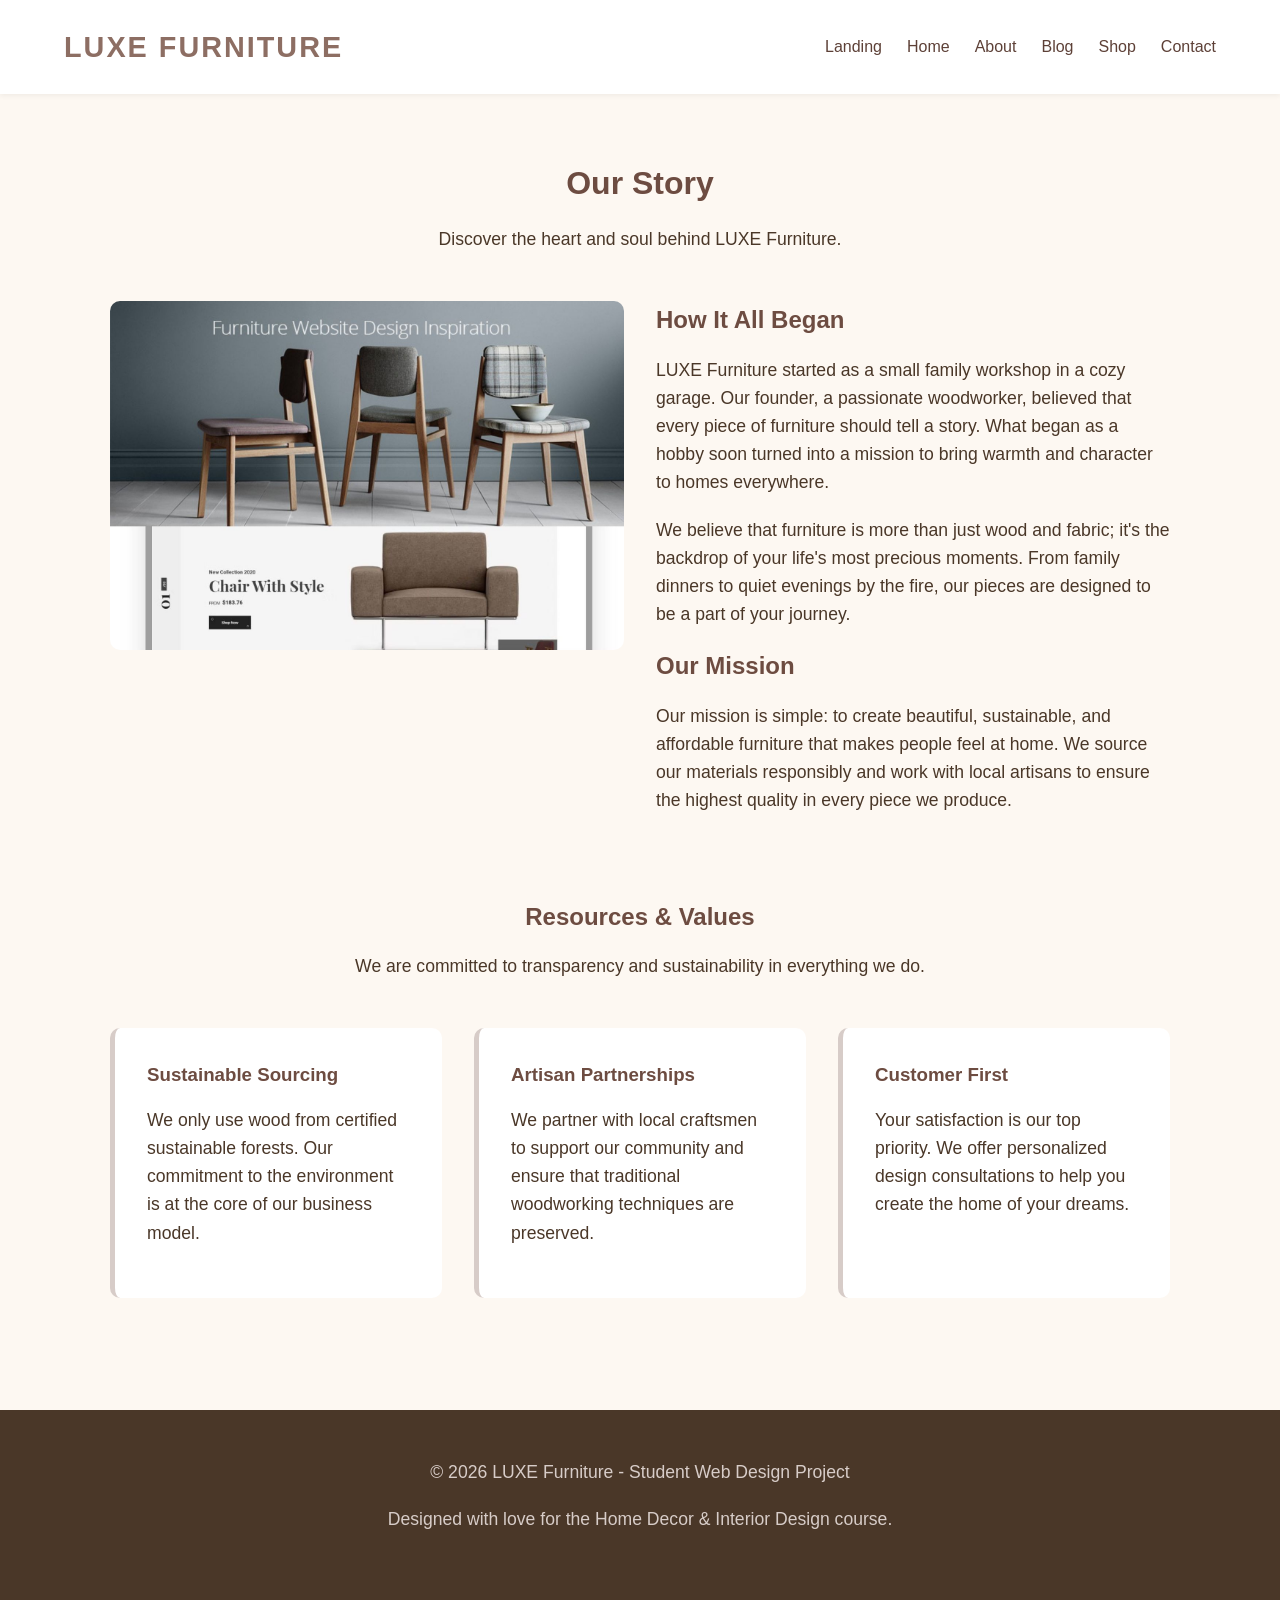
==== about.html @ 1a229eb6 "intial commit" ====
<!DOCTYPE html>
<html lang="en">
<head>
    <meta charset="UTF-8">
    <meta name="viewport" content="width=device-width, initial-scale=1.0">
    <title>LUXE</title>
    <link rel="stylesheet" href="style.css">
</head>
<body>
    <header>
        <div class="logo">LUXE Furniture</div>
        <nav>
            <ul>
                <li><a href="index.html">Landing</a></li>
                <li><a href="home.html">Home</a></li>
                <li><a href="about.html">About</a></li>
                <li><a href="blog.html">Blog</a></li>
                <li><a href="shop.html">Shop</a></li>
                <li><a href="contact.html">Contact</a></li>
            </ul>
        </nav>
    </header>

    <div class="container">
        <div class="section-title">
            <h1>Our Story</h1>
            <p>Discover the heart and soul behind LUXE Furniture.</p>
        </div>

        <div class="grid">
            <div>
                <img src="about.jpg" alt="Our Workshop" style="width: 100%; border-radius: 10px;">
            </div>
            <div>
                <h2>How It All Began</h2>
                <p>LUXE Furniture started as a small family workshop in a cozy garage. Our founder, a passionate woodworker, believed that every piece of furniture should tell a story. What began as a hobby soon turned into a mission to bring warmth and character to homes everywhere.</p>
                <p>We believe that furniture is more than just wood and fabric; it's the backdrop of your life's most precious moments. From family dinners to quiet evenings by the fire, our pieces are designed to be a part of your journey.</p>
                <h2>Our Mission</h2>
                <p>Our mission is simple: to create beautiful, sustainable, and affordable furniture that makes people feel at home. We source our materials responsibly and work with local artisans to ensure the highest quality in every piece we produce.</p>
            </div>
        </div>

        <div class="section-title" style="margin-top: 4rem;">
            <h2>Resources & Values</h2>
            <p>We are committed to transparency and sustainability in everything we do.</p>
        </div>

        <div class="grid">
            <div class="blog-post">
                <h3>Sustainable Sourcing</h3>
                <p>We only use wood from certified sustainable forests. Our commitment to the environment is at the core of our business model.</p>
            </div>
            <div class="blog-post">
                <h3>Artisan Partnerships</h3>
                <p>We partner with local craftsmen to support our community and ensure that traditional woodworking techniques are preserved.</p>
            </div>
            <div class="blog-post">
                <h3>Customer First</h3>
                <p>Your satisfaction is our top priority. We offer personalized design consultations to help you create the home of your dreams.</p>
            </div>
        </div>
    </div>

    <footer>
        <p>&copy; 2026 LUXE Furniture - Student Web Design Project</p>
        <p class="student-note">Designed with love for the Home Decor & Interior Design course.</p>
    </footer>
</body>
</html>
---- style.css ----
*{
    margin:0;
    padding:0;
    box-sizing: border-box;
}

body {
    font-family: 'Segoe UI', Tahoma,  Verdana, sans-serif;
    line-height: 1.6;
    color:#4a3728; 
    background-color: #fdf8f2; 
}

h1, h2, h3 {
    color: #6d4c41;
    margin-bottom: 1rem;
}

p {
    margin-bottom: 1.2rem;
    font-size: 1.1rem;
}

/* Navigation Bar */
header {
    background-color: #fff;
    padding: 1.5rem 5%;
    display: flex;
    justify-content: space-between;
    align-items: center;
    box-shadow: 0 2px 5px rgba(0,0,0,0.05);
    position: sticky;
    top: 0;
    z-index: 1000;
}

.logo {
    font-size: 1.8rem;
    font-weight: bold;
    color: #8d6e63;
    text-transform: uppercase;
    letter-spacing: 2px;
}

nav ul {
    list-style: none;
    display: flex;
}

nav ul li {
    margin-left: 25px;
}

nav ul li a {
    text-decoration: none;
    color: #5d4037;
    font-weight: 500;
    transition: color 0.3s;
}

nav ul li a:hover {
    color: #de4007;
}

/* Hero Section */
.hero {
    height: 80vh;
    background-size: cover;
    background-position: center;
    display: flex;
    flex-direction: column;
    justify-content: center;
    align-items: center;
    text-align: center;
    color: white;
    padding: 0 20px;
    position: relative;
}

.hero::before {
    content: '';
    position: absolute;
    top: 0;
    left: 0;
    right: 0;
    bottom: 0;
    background: rgba(0,0,0,0.3);
    z-index: 1;
}

.hero-content {
    position: relative;
    z-index: 2;
}

.hero h1 {
    font-size: 3.5rem;
    color: white;
    text-shadow: 2px 2px 4px rgba(0,0,0,0.5);
}

.hero p {
    font-size: 1.5rem;
    max-width: 700px;
}

/* Buttons */
.btn {
    display: inline-block;
    padding: 12px 30px;
    background-color: #8d6e63;
    color: white;
    text-decoration: none;
    border-radius: 5px;
    transition: background 0.3s;
    border: none;
    cursor: pointer;
    font-size: 1rem;
}

.btn:hover {
    background-color: #6d4c41;
}

/* Main Content Containers */
.container {
    max-width: 1100px;
    margin: 4rem auto;
    padding: 0 20px;
}

.section-title {
    text-align: center;
    margin-bottom: 3rem;
}

/* Grid Layouts */
.grid {
    display: grid;
    grid-template-columns: repeat(auto-fit, minmax(300px, 1fr));
    gap: 2rem;
}

/* Product Cards */
.product-card {
    background: white;
    border-radius: 10px;
    overflow: hidden;
    box-shadow: 0 4px 15px rgba(0,0,0,0.1);
    transition: transform 0.3s;
}

.product-card:hover {
    transform: translateY(-5px);
}

.product-card img {
    width: 100%;
    height: 250px;
    object-fit: cover;
}

.product-info {
    padding: 1.5rem;
}

.product-price {
    font-weight: bold;
    color: #8d6e63;
    font-size: 1.2rem;
}

/* Blog Section */
.blog-post {
    margin-bottom: 3rem;
    background: white;
    padding: 2rem;
    border-radius: 10px;
    border-left: 5px solid #d7ccc8;
}

/* Footer */
footer {
    background-color: #4a3728;
    color: #d7ccc8;
    text-align: center;
    padding: 3rem 0;
    margin-top: 4rem;
}
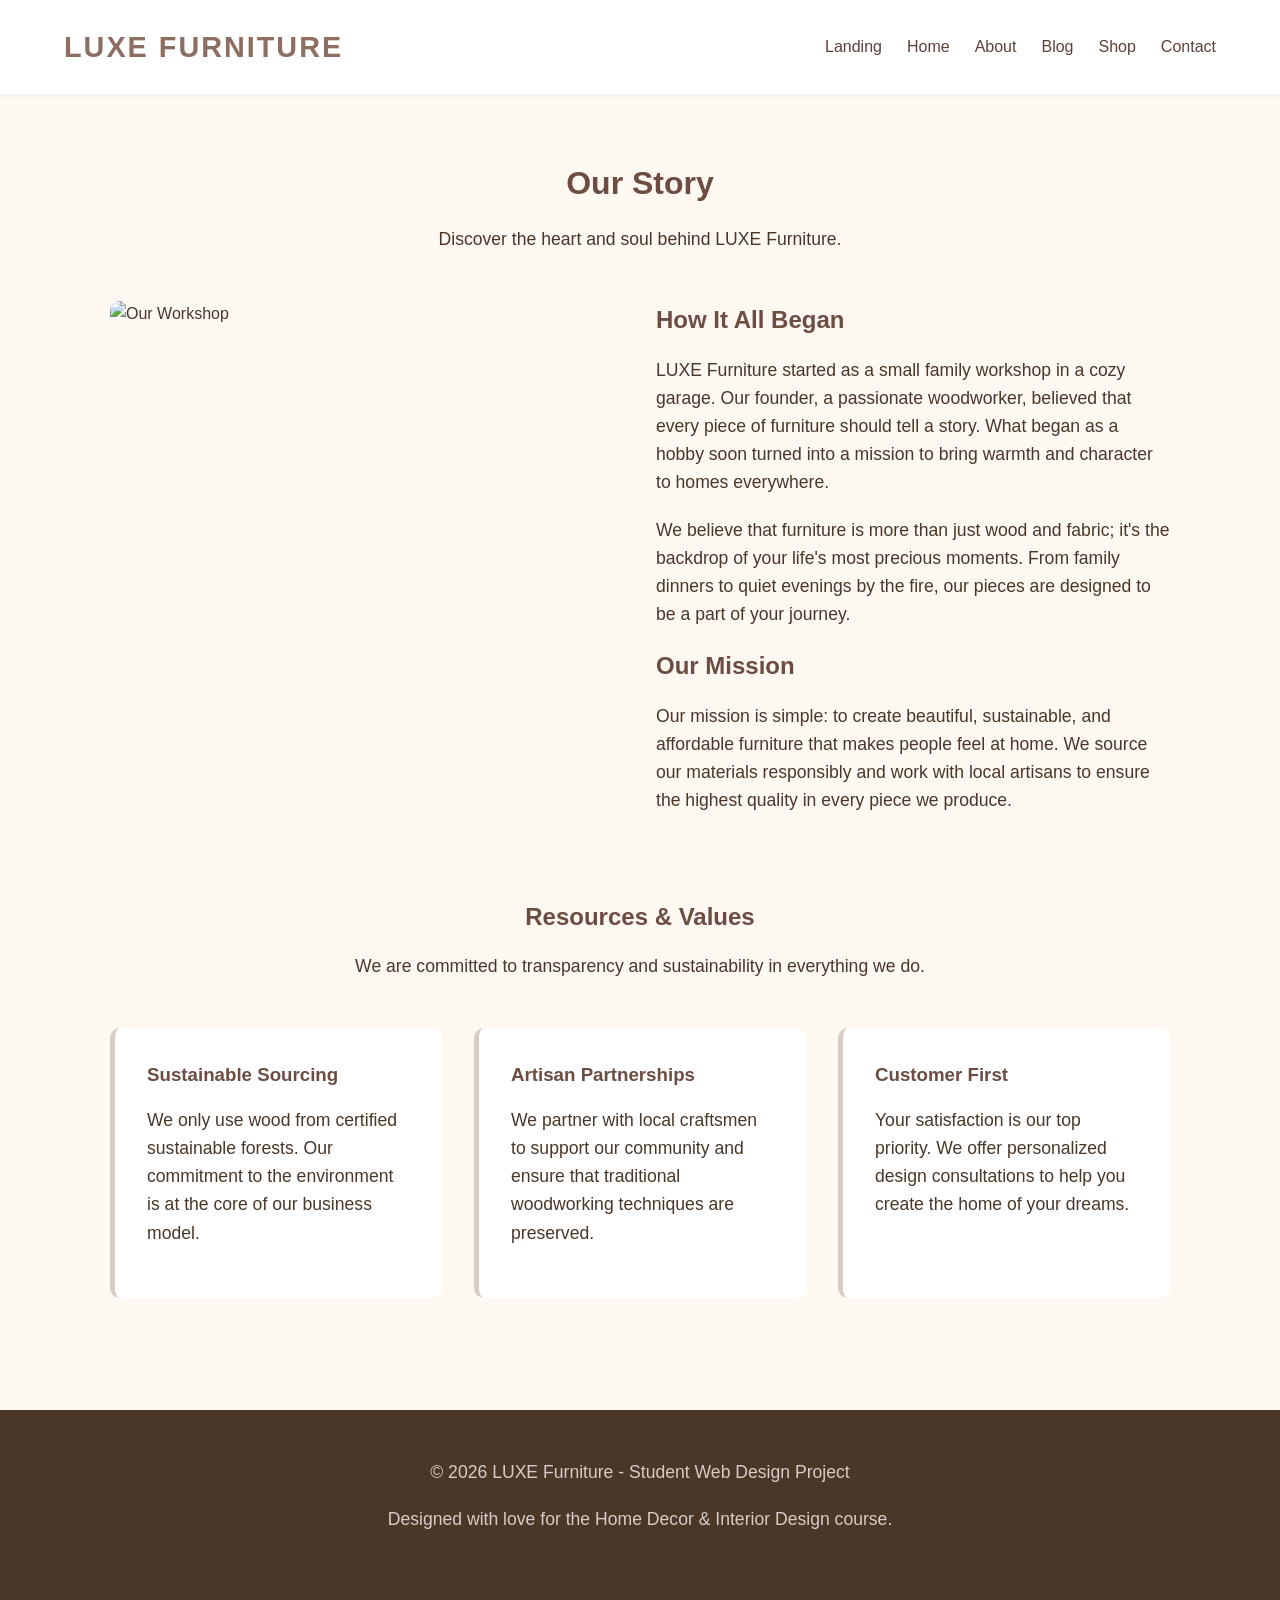
==== commit 01a44227: "Updated-files" ====
--- a/about.html
+++ b/about.html
@@ -29,7 +29,7 @@
 
         <div class="grid">
             <div>
-                <img src="about.jpg" alt="Our Workshop" style="width: 100%; border-radius: 10px;">
+                <img src="images/about.jpg" alt="Our Workshop" style="width: 100%; border-radius: 10px;">
             </div>
             <div>
                 <h2>How It All Began</h2>
--- a/style.css
+++ b/style.css
@@ -114,7 +114,7 @@
     color: white;
     text-decoration: none;
     border-radius: 5px;
-    transition: background 0.3s;
+    transition:0.3s;
     border: none;
     cursor: pointer;
     font-size: 1rem;
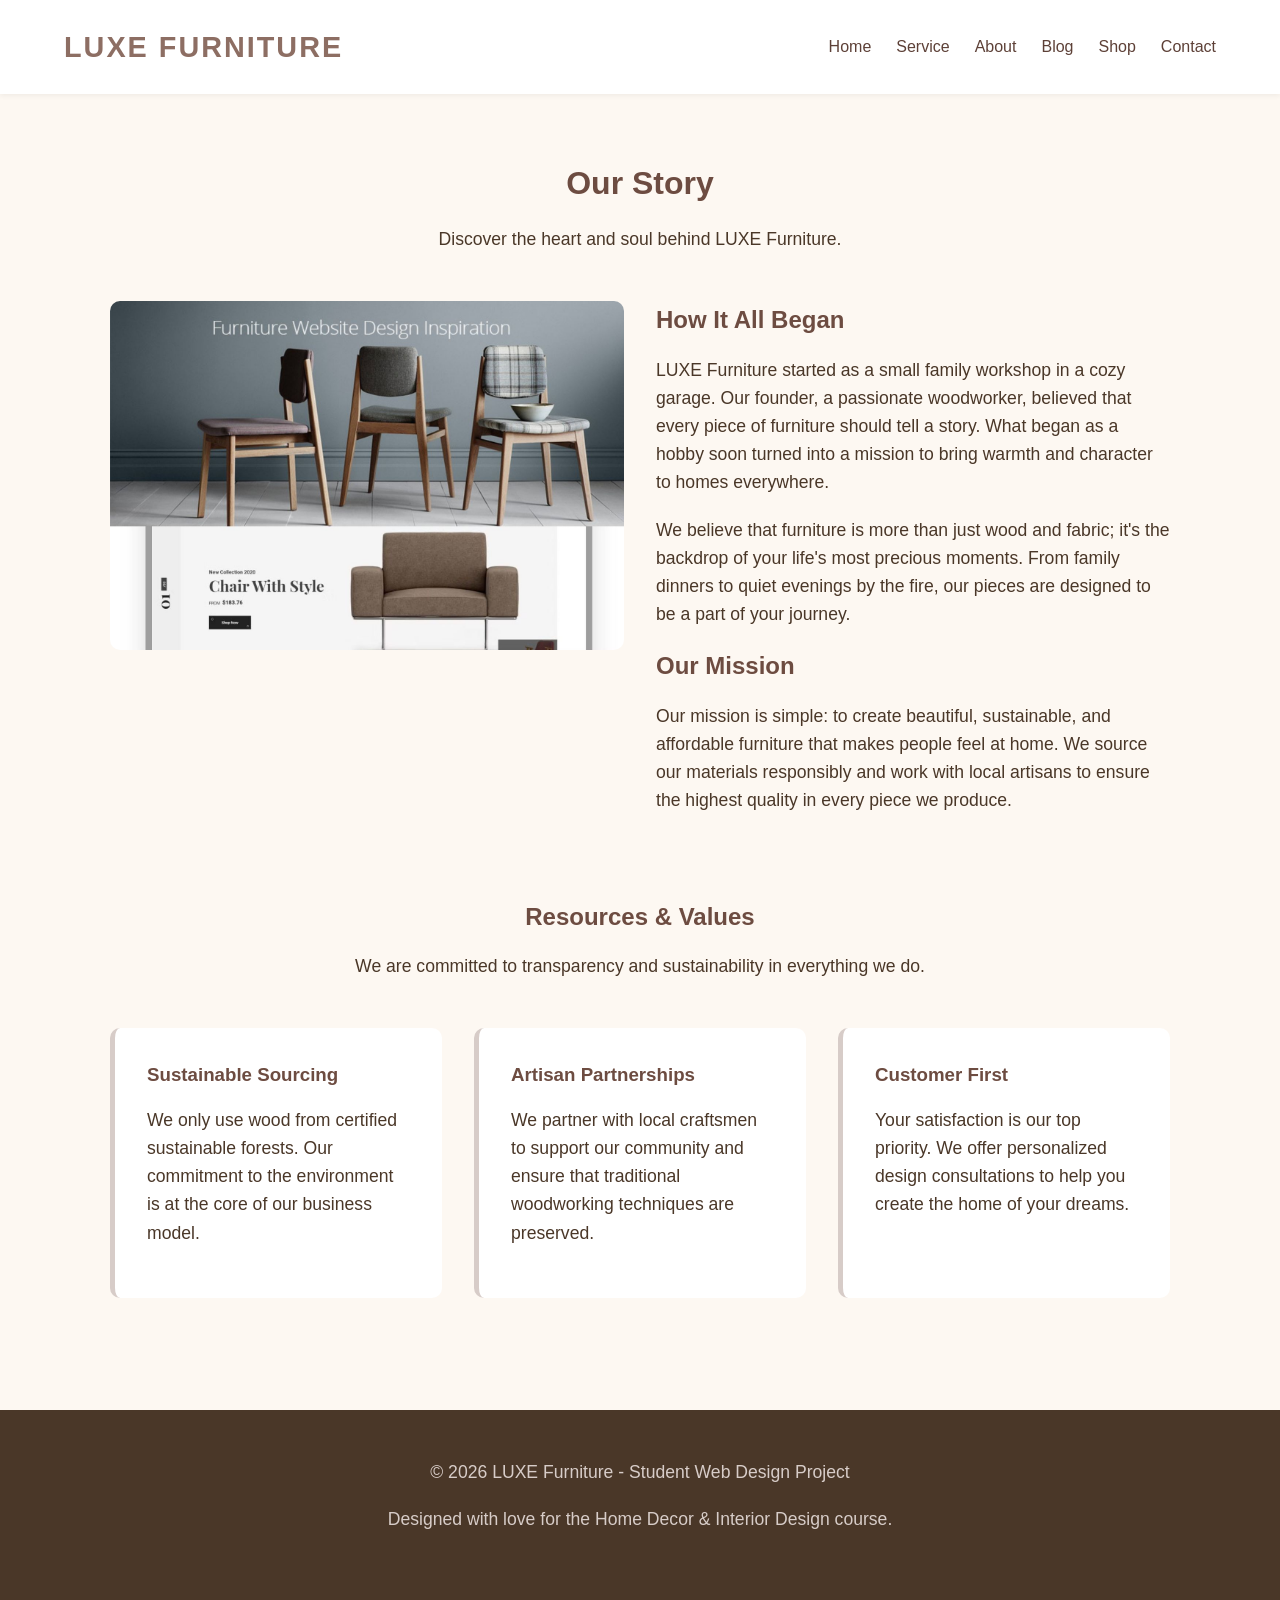
==== commit b9fd8c5d: "updated index.html" ====
--- a/about.html
+++ b/about.html
@@ -11,8 +11,8 @@
         <div class="logo">LUXE Furniture</div>
         <nav>
             <ul>
-                <li><a href="index.html">Landing</a></li>
-                <li><a href="home.html">Home</a></li>
+                <li><a href="index.html">Home</a></li>
+                <li><a href="home.html">Service</a></li>
                 <li><a href="about.html">About</a></li>
                 <li><a href="blog.html">Blog</a></li>
                 <li><a href="shop.html">Shop</a></li>
--- a/style.css
+++ b/style.css
@@ -43,7 +43,6 @@
     text-transform: uppercase;
     letter-spacing: 2px;
 }
-
 nav ul {
     list-style: none;
     display: flex;
@@ -66,6 +65,7 @@
 
 /* Hero Section */
 .hero {
+    background-image: url(images/Modern\ Earthy.jpg);
     height: 80vh;
     background-size: cover;
     background-position: center;
@@ -87,7 +87,7 @@
     right: 0;
     bottom: 0;
     background: rgba(0,0,0,0.3);
-    z-index: 1;
+    z-index: 1; 
 }
 
 .hero-content {
